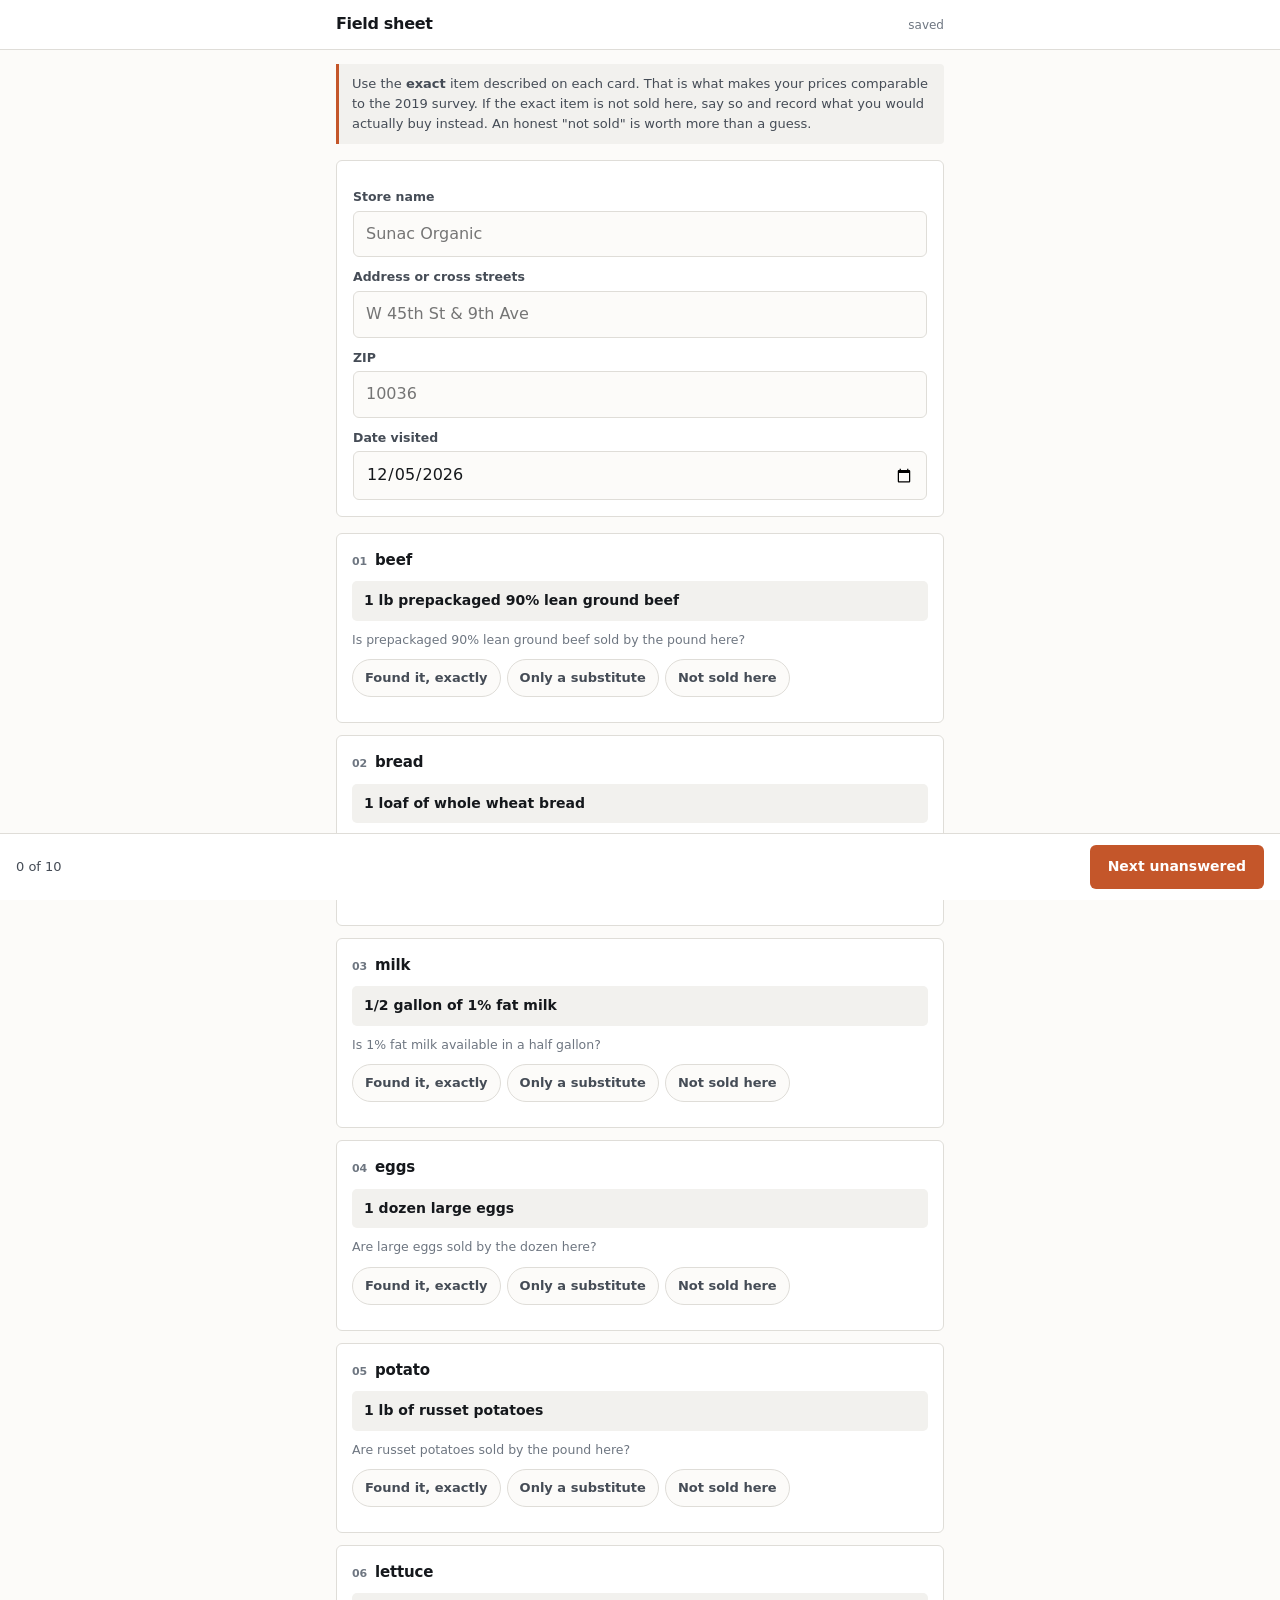
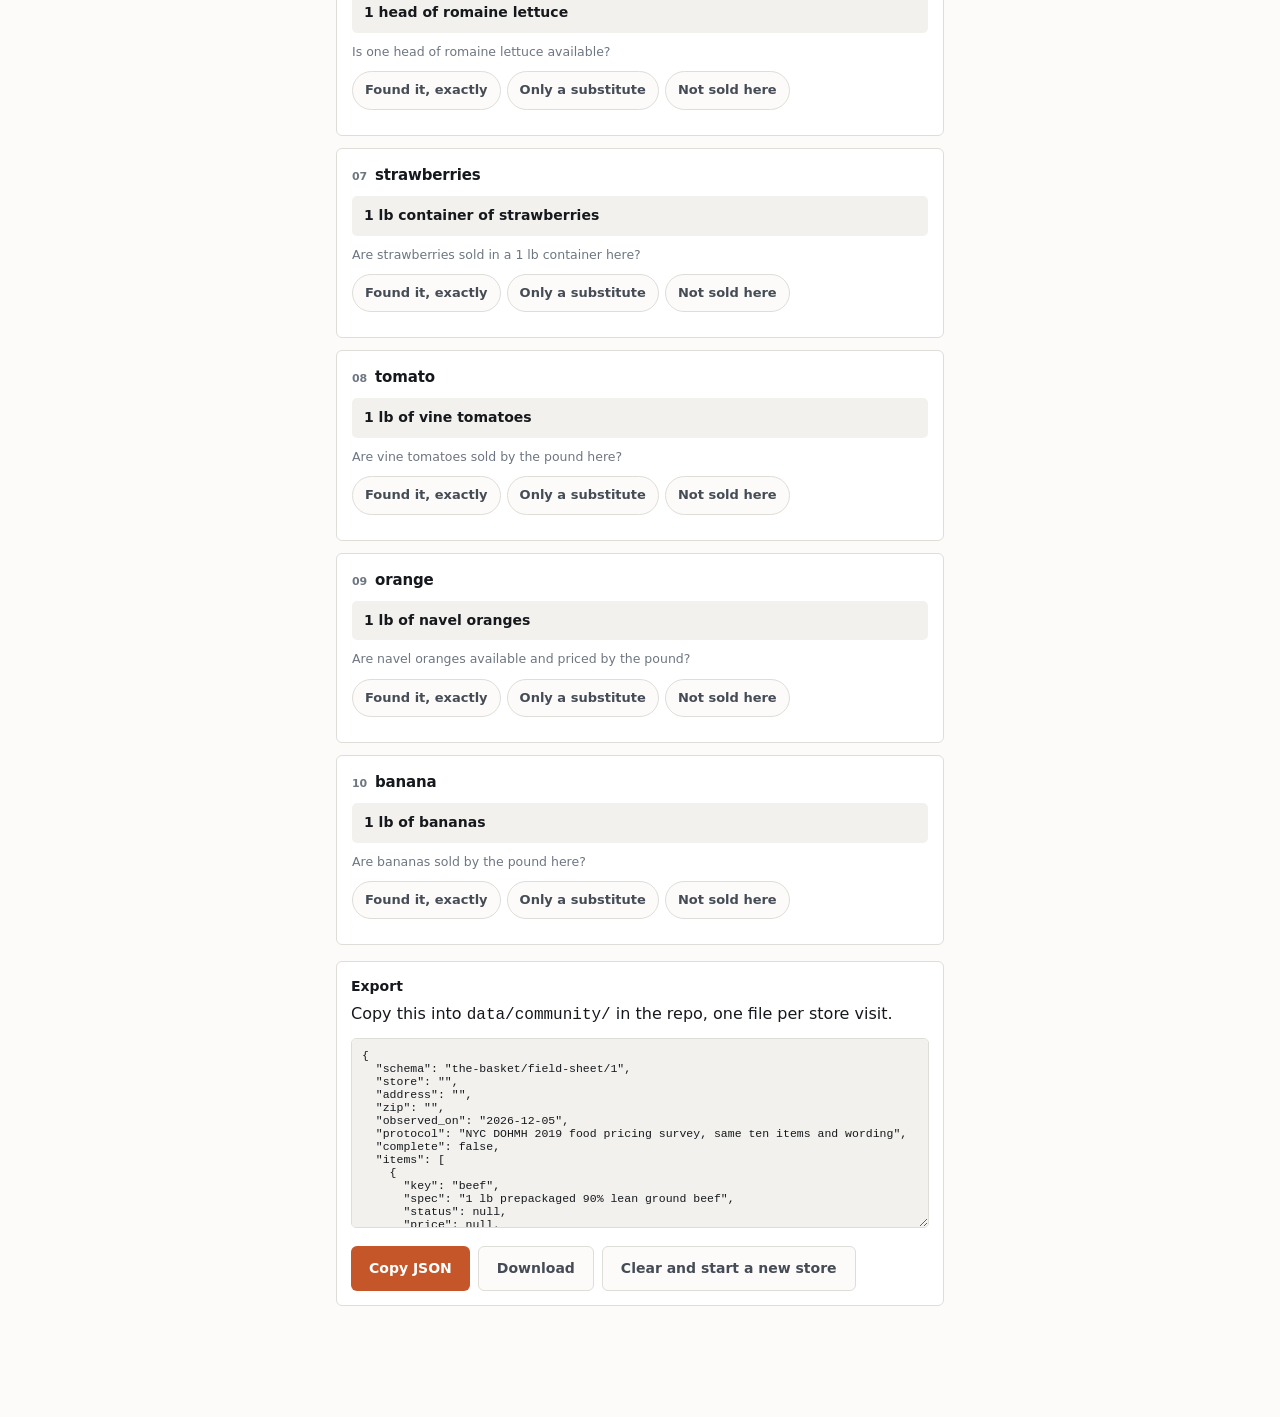
==== collect/index.html @ e071973f "add a field sheet, and correct the spec matching to two product mismatches Re-reading the survey's r" ====
<!doctype html>
<html lang="en">
<head>
<meta charset="utf-8">
<meta name="viewport" content="width=device-width,initial-scale=1,viewport-fit=cover">
<title>Price a store: The Basket field sheet</title>
<meta name="description" content="Record the same ten grocery items the NYC Health Department priced in 2019, using their protocol.">
<link rel="icon" href="data:image/svg+xml,<svg xmlns='http://www.w3.org/2000/svg' viewBox='0 0 100 100'><text y='.9em' font-size='90'>&#129506;</text></svg>">
<link rel="stylesheet" href="../src/styles.css?v=collect1">
<style>
body{padding-bottom:96px}
.cwrap{max-width:640px;margin:0 auto;padding:0 16px}
.chead{border-bottom:1px solid var(--rule);background:var(--panel);position:sticky;top:0;z-index:10}
.chead-in{max-width:640px;margin:0 auto;padding:12px 16px;display:flex;align-items:baseline;gap:10px}
.chead .wm{font-weight:800;font-size:16px;letter-spacing:-.02em}
.chead .st{font-size:12px;color:var(--ink-3);margin-left:auto;font-variant-numeric:tabular-nums}
.setup{background:var(--panel);border:1px solid var(--rule);border-radius:6px;padding:16px;margin:16px 0}
.setup label{display:block;font-size:12.5px;font-weight:600;color:var(--ink-2);margin:10px 0 4px}
.setup input,.setup select{width:100%;font:inherit;font-size:16px;padding:10px 12px;border:1px solid var(--rule);border-radius:6px;background:var(--surface);color:var(--ink)}
.note{font-size:13px;color:var(--ink-2);background:var(--sunk);border-left:3px solid var(--s26);padding:10px 13px;border-radius:0 4px 4px 0;margin:14px 0}
.item{background:var(--panel);border:1px solid var(--rule);border-radius:6px;padding:15px;margin-bottom:12px}
.item.done{border-color:var(--good)}
.item h3{font-size:15px;letter-spacing:-.01em;display:flex;gap:8px;align-items:baseline}
.item h3 .num{font-size:11px;color:var(--ink-3);font-weight:700}
.spec{font-size:14px;color:var(--ink);background:var(--sunk);padding:9px 12px;border-radius:5px;margin:9px 0;font-weight:600}
.ask{font-size:12.5px;color:var(--ink-3);margin-bottom:10px}
.opts{display:flex;gap:6px;flex-wrap:wrap;margin-bottom:10px}
.opts button{appearance:none;font:inherit;font-size:13px;font-weight:600;padding:8px 12px;border-radius:20px;
  border:1px solid var(--rule);background:var(--surface);color:var(--ink-2);cursor:pointer}
.opts button[aria-pressed="true"]{background:var(--s19);border-color:var(--s19);color:#fff}
.priceline{display:flex;gap:8px;align-items:center}
.priceline .dollar{font-size:18px;color:var(--ink-3);font-weight:700}
.priceline input{flex:1;font:inherit;font-size:18px;padding:10px 12px;border:1px solid var(--rule);border-radius:6px;
  background:var(--surface);color:var(--ink);font-variant-numeric:tabular-nums}
.alt{margin-top:9px}
.alt input{width:100%;font:inherit;font-size:14px;padding:9px 11px;border:1px solid var(--rule);border-radius:6px;background:var(--surface);color:var(--ink)}
.hidden{display:none}
.footbar{position:fixed;left:0;right:0;bottom:0;background:var(--panel);border-top:1px solid var(--rule);
  padding:11px 16px calc(11px + env(safe-area-inset-bottom));display:flex;gap:10px;align-items:center;z-index:20}
.footbar .prog{font-size:13px;color:var(--ink-2);font-variant-numeric:tabular-nums}
.footbar .sp{margin-left:auto;display:flex;gap:8px}
.btn{appearance:none;border:0;border-radius:6px;background:var(--s26);color:#fff;font:inherit;font-weight:700;font-size:14px;padding:11px 18px;cursor:pointer}
.btn.ghost{background:var(--surface);color:var(--ink-2);border:1px solid var(--rule)}
.out{background:var(--panel);border:1px solid var(--rule);border-radius:6px;padding:14px;margin:16px 0}
.out textarea{width:100%;height:190px;font-family:ui-monospace,Menlo,monospace;font-size:11.5px;border:1px solid var(--rule);
  border-radius:5px;padding:10px;background:var(--sunk);color:var(--ink)}
</style>
</head>
<body>
<div class="chead"><div class="chead-in">
  <span class="wm">Field sheet</span>
  <span class="st" id="saved">saved</span>
</div></div>

<div class="cwrap">
  <div class="note">
    Use the <b>exact</b> item described on each card. That is what makes your prices comparable to the 2019 survey. If the exact item is not sold here, say so and record what you would actually buy instead. An honest "not sold" is worth more than a guess.
  </div>

  <div class="setup">
    <label for="store">Store name</label>
    <input id="store" placeholder="Sunac Organic" autocomplete="off">
    <label for="addr">Address or cross streets</label>
    <input id="addr" placeholder="W 45th St & 9th Ave" autocomplete="off">
    <label for="zip">ZIP</label>
    <input id="zip" inputmode="numeric" placeholder="10036" autocomplete="off">
    <label for="date">Date visited</label>
    <input id="date" type="date">
  </div>

  <div id="items"></div>

  <div class="out">
    <h3 style="font-size:14px;margin-bottom:4px">Export</h3>
    <p class="csub" style="margin:0 0 10px">Copy this into <code>data/community/</code> in the repo, one file per store visit.</p>
    <textarea id="json" readonly></textarea>
    <div style="display:flex;gap:8px;margin-top:10px;flex-wrap:wrap">
      <button class="btn" type="button" id="copy">Copy JSON</button>
      <button class="btn ghost" type="button" id="dl">Download</button>
      <button class="btn ghost" type="button" id="reset">Clear and start a new store</button>
    </div>
  </div>
</div>

<div class="footbar">
  <span class="prog" id="prog">0 of 10</span>
  <span class="sp"><button class="btn" type="button" id="jump">Next unanswered</button></span>
</div>

<script src="collect.js?v=collect1"></script>
</body>
</html>
---- src/styles.css ----
:root{
  --surface:#FCFBF9; --panel:#FFFFFF; --sunk:#F2F1EE;
  --ink:#15181C; --ink-2:#454C56; --ink-3:#6E7681; --rule:#DFDDD8;
  --s19:#0B6FBF; --s26:#C4562A;
  --r1:#F8E3CD; --r2:#EDC29B; --r3:#DE9A67; --r4:#C4562A; --r5:#8E3A16;
  --good:#0E7A4E;
  --shadow:0 1px 2px rgba(21,24,28,.06),0 8px 24px rgba(21,24,28,.07);
}
@media (prefers-color-scheme:dark){:root{
  --surface:#101318; --panel:#181C22; --sunk:#0B0E12;
  --ink:#EDEFF2; --ink-2:#A8B0BB; --ink-3:#7C848F; --rule:#2A2F37;
  --s19:#3A92D8; --s26:#D97140;
  --r1:#3A2A20; --r2:#6B4527; --r3:#9A5A2C; --r4:#D97140; --r5:#F0A277;
  --good:#3FB07A;
  --shadow:0 1px 2px rgba(0,0,0,.4),0 8px 28px rgba(0,0,0,.35);
}}
:root[data-theme="light"]{
  --surface:#FCFBF9;--panel:#FFFFFF;--sunk:#F2F1EE;--ink:#15181C;--ink-2:#454C56;
  --ink-3:#6E7681;--rule:#DFDDD8;--s19:#0B6FBF;--s26:#C4562A;
  --r1:#F8E3CD;--r2:#EDC29B;--r3:#DE9A67;--r4:#C4562A;--r5:#8E3A16;--good:#0E7A4E;
}
:root[data-theme="dark"]{
  --surface:#101318;--panel:#181C22;--sunk:#0B0E12;--ink:#EDEFF2;--ink-2:#A8B0BB;
  --ink-3:#7C848F;--rule:#2A2F37;--s19:#3A92D8;--s26:#D97140;
  --r1:#3A2A20;--r2:#6B4527;--r3:#9A5A2C;--r4:#D97140;--r5:#F0A277;--good:#3FB07A;
}
*{box-sizing:border-box}
html,body{margin:0;padding:0}
body{
  background:var(--surface);color:var(--ink);
  font-family:system-ui,-apple-system,"Segoe UI",Roboto,sans-serif;font-size:16px;line-height:1.55;
  -webkit-font-smoothing:antialiased;
}
.mono{font-family:ui-monospace,"SF Mono",Menlo,Consolas,monospace;font-variant-numeric:tabular-nums}
h1,h2,h3{margin:0;text-wrap:balance}
a{color:var(--s19)}
:focus-visible{outline:2px solid var(--s19);outline-offset:2px;border-radius:3px}
.wrap{max-width:1180px;margin:0 auto;padding:0 22px}

header{border-bottom:1px solid var(--rule);background:var(--panel)}
.hd{max-width:1180px;margin:0 auto;padding:15px 22px;display:flex;gap:15px;align-items:baseline;flex-wrap:wrap}
.wm{font-weight:800;font-size:19px;letter-spacing:-.02em}
.tag{font-size:12.5px;color:var(--ink-3)}
.hd nav{margin-left:auto;display:flex;gap:15px;font-size:13.5px}

.intro{padding:40px 0 26px;max-width:74ch}
.intro h1{font-size:clamp(28px,4.4vw,44px);line-height:1.06;letter-spacing:-.032em;font-weight:800}
.intro p{margin:15px 0 0;color:var(--ink-2);font-size:16.5px}
.warn{
  margin-top:18px;padding:11px 15px;border-left:3px solid var(--s26);background:var(--sunk);
  border-radius:0 4px 4px 0;font-size:14px;color:var(--ink-2)
}
.warn b{color:var(--ink)}

.app{display:grid;grid-template-columns:1fr 348px;gap:18px;padding-bottom:34px}
.mapwrap{border:1px solid var(--rule);border-radius:6px;overflow:hidden;background:var(--panel);box-shadow:var(--shadow)}
#map{height:620px;width:100%;position:relative}
.bar{display:flex;gap:8px;padding:11px 13px;border-bottom:1px solid var(--rule);align-items:center;flex-wrap:wrap}
.seg{display:inline-flex;background:var(--sunk);border:1px solid var(--rule);border-radius:5px;padding:2px;gap:2px}
.seg button{appearance:none;border:0;background:transparent;color:var(--ink-2);font:inherit;font-size:13px;font-weight:600;padding:6px 12px;border-radius:3px;cursor:pointer}
.seg button[aria-pressed="true"]{background:var(--panel);color:var(--ink);box-shadow:0 1px 2px rgba(0,0,0,.12)}
.hint{margin-left:auto;font-size:12.5px;color:var(--ink-3)}
.legend{display:flex;gap:10px;align-items:center;padding:10px 13px;border-top:1px solid var(--rule);flex-wrap:wrap;font-size:11.5px;color:var(--ink-3)}
.ramp{display:flex;width:180px;height:10px;border-radius:2px;overflow:hidden}
.ramp i{flex:1}

.side{display:flex;flex-direction:column;gap:16px}
.card{background:var(--panel);border:1px solid var(--rule);border-radius:6px;box-shadow:var(--shadow);overflow:hidden}
.card h3{padding:13px 15px 3px;font-size:14.5px;letter-spacing:-.01em}
.card .csub{padding:0 15px 12px;font-size:12.5px;color:var(--ink-3)}
.row{display:flex;justify-content:space-between;gap:10px;padding:9px 15px;border-top:1px solid var(--rule);align-items:baseline}
.row .k{font-size:13.5px;color:var(--ink-2)}
.row .v{font-weight:700;white-space:nowrap}
.big{padding:14px 15px;background:var(--sunk);border-top:1px solid var(--rule)}
.big .n{font-size:26px;font-weight:800;letter-spacing:-.02em;color:var(--good)}
.big .c{font-size:12.5px;color:var(--ink-2);margin-top:2px}
.presets{display:flex;flex-wrap:wrap;gap:6px;padding:0 15px 14px}
.presets button{appearance:none;border:1px solid var(--rule);background:var(--surface);color:var(--ink-2);font:inherit;font-size:12.5px;padding:5px 10px;border-radius:20px;cursor:pointer}
.presets button:hover{border-color:var(--s19);color:var(--ink)}
.empty{padding:15px;font-size:13.5px;color:var(--ink-3)}

table{border-collapse:collapse;width:100%;font-size:13px}
th,td{padding:7px 15px;text-align:left;border-top:1px solid var(--rule)}
th{font-size:11px;text-transform:uppercase;letter-spacing:.07em;color:var(--ink-3);font-weight:700}
td.n{text-align:right}
.scroll{overflow-x:auto}

section.doc{padding:34px 0;border-top:1px solid var(--rule)}
section.doc h2{font-size:24px;letter-spacing:-.02em;margin-bottom:12px}
.doc ol,.doc ul{color:var(--ink-2);padding-left:20px;max-width:76ch}
.doc li{margin-bottom:8px}
.doc li b{color:var(--ink)}
.grid2{display:grid;grid-template-columns:1fr 1fr;gap:26px}
.dl{display:inline-block;margin-top:12px;padding:9px 16px;border:1px solid var(--rule);border-radius:5px;background:var(--panel);font-size:14px;font-weight:600;text-decoration:none;color:var(--ink)}

footer{padding:26px 0 50px;border-top:1px solid var(--rule);color:var(--ink-3);font-size:13px}
.maplibregl-popup-content{background:var(--panel);color:var(--ink);border-radius:5px;padding:11px 13px;box-shadow:var(--shadow);font-family:inherit}
.maplibregl-popup-tip{border-top-color:var(--panel);border-bottom-color:var(--panel)}
.pop b{display:block;font-size:13.5px;margin-bottom:3px}
.pop .z{font-size:11.5px;color:var(--ink-3)}
.pop .pr{display:flex;justify-content:space-between;gap:14px;font-size:12.5px;margin-top:4px}

@media (max-width:980px){.app{grid-template-columns:1fr}#map{height:440px}.grid2{grid-template-columns:1fr}}
@media (prefers-reduced-motion:reduce){*{transition:none!important;animation:none!important}}
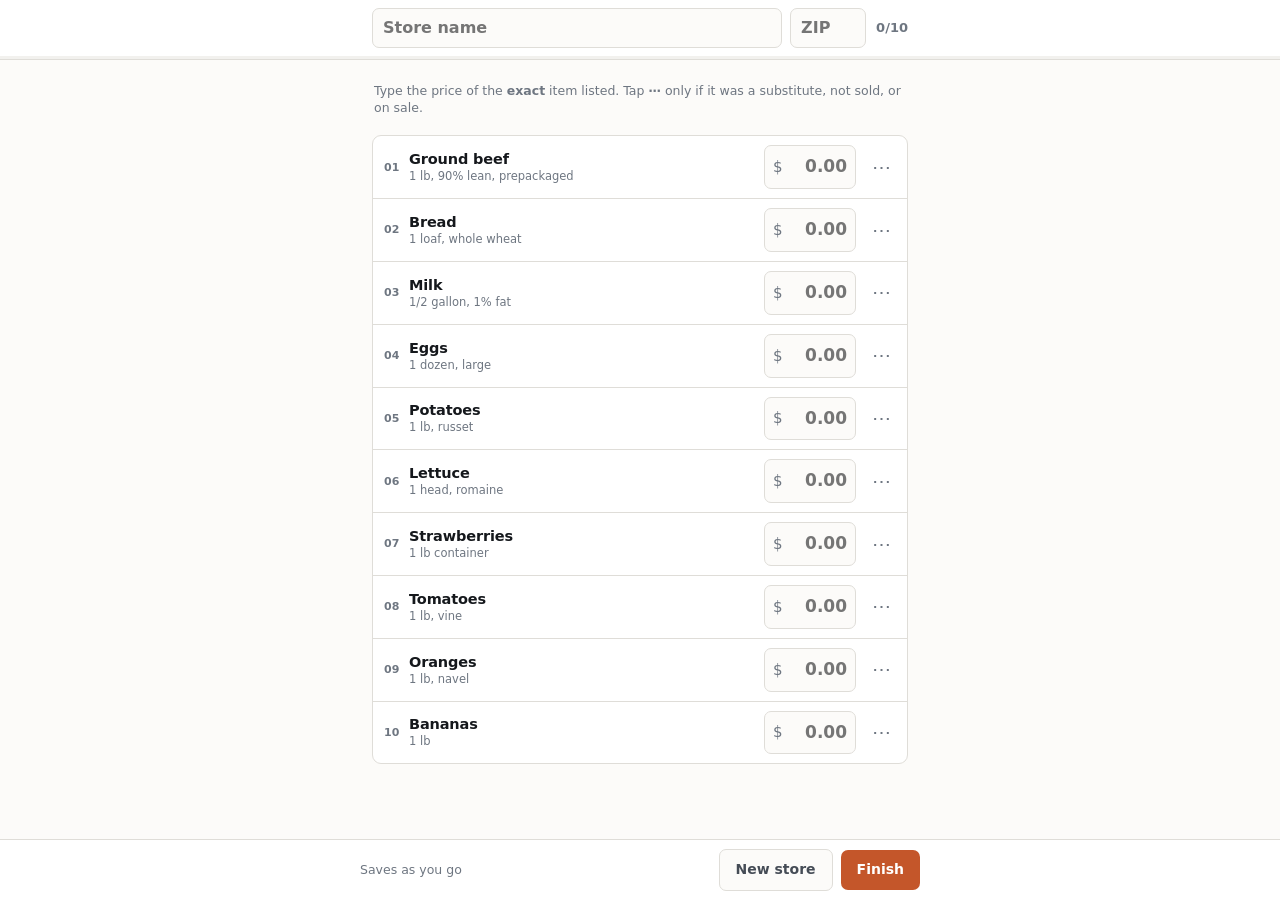
==== commit 6f006a9d: "collect: rebuild the field sheet as a dense list The card-per-item version was a form, not a checkli" ====
--- a/collect/index.html
+++ b/collect/index.html
@@ -4,89 +4,124 @@
 <meta charset="utf-8">
 <meta name="viewport" content="width=device-width,initial-scale=1,viewport-fit=cover">
 <title>Price a store: The Basket field sheet</title>
-<meta name="description" content="Record the same ten grocery items the NYC Health Department priced in 2019, using their protocol.">
+<meta name="description" content="Record the same ten grocery items the NYC Health Department priced in 2019.">
 <link rel="icon" href="data:image/svg+xml,<svg xmlns='http://www.w3.org/2000/svg' viewBox='0 0 100 100'><text y='.9em' font-size='90'>&#129506;</text></svg>">
-<link rel="stylesheet" href="../src/styles.css?v=collect1">
 <style>
-body{padding-bottom:96px}
-.cwrap{max-width:640px;margin:0 auto;padding:0 16px}
-.chead{border-bottom:1px solid var(--rule);background:var(--panel);position:sticky;top:0;z-index:10}
-.chead-in{max-width:640px;margin:0 auto;padding:12px 16px;display:flex;align-items:baseline;gap:10px}
-.chead .wm{font-weight:800;font-size:16px;letter-spacing:-.02em}
-.chead .st{font-size:12px;color:var(--ink-3);margin-left:auto;font-variant-numeric:tabular-nums}
-.setup{background:var(--panel);border:1px solid var(--rule);border-radius:6px;padding:16px;margin:16px 0}
-.setup label{display:block;font-size:12.5px;font-weight:600;color:var(--ink-2);margin:10px 0 4px}
-.setup input,.setup select{width:100%;font:inherit;font-size:16px;padding:10px 12px;border:1px solid var(--rule);border-radius:6px;background:var(--surface);color:var(--ink)}
-.note{font-size:13px;color:var(--ink-2);background:var(--sunk);border-left:3px solid var(--s26);padding:10px 13px;border-radius:0 4px 4px 0;margin:14px 0}
-.item{background:var(--panel);border:1px solid var(--rule);border-radius:6px;padding:15px;margin-bottom:12px}
-.item.done{border-color:var(--good)}
-.item h3{font-size:15px;letter-spacing:-.01em;display:flex;gap:8px;align-items:baseline}
-.item h3 .num{font-size:11px;color:var(--ink-3);font-weight:700}
-.spec{font-size:14px;color:var(--ink);background:var(--sunk);padding:9px 12px;border-radius:5px;margin:9px 0;font-weight:600}
-.ask{font-size:12.5px;color:var(--ink-3);margin-bottom:10px}
-.opts{display:flex;gap:6px;flex-wrap:wrap;margin-bottom:10px}
-.opts button{appearance:none;font:inherit;font-size:13px;font-weight:600;padding:8px 12px;border-radius:20px;
+:root{
+  --surface:#FCFBF9;--panel:#FFFFFF;--sunk:#F2F1EE;--ink:#15181C;--ink-2:#454C56;
+  --ink-3:#6E7681;--rule:#DFDDD8;--accent:#0B6FBF;--warm:#C4562A;--good:#0E7A4E;
+}
+@media (prefers-color-scheme:dark){:root{
+  --surface:#101318;--panel:#181C22;--sunk:#0B0E12;--ink:#EDEFF2;--ink-2:#A8B0BB;
+  --ink-3:#7C848F;--rule:#2A2F37;--accent:#3A92D8;--warm:#D97140;--good:#3FB07A;
+}}
+*{box-sizing:border-box;-webkit-tap-highlight-color:transparent}
+html,body{margin:0;padding:0}
+body{background:var(--surface);color:var(--ink);
+  font:16px/1.4 system-ui,-apple-system,"Segoe UI",Roboto,sans-serif;
+  padding-bottom:calc(64px + env(safe-area-inset-bottom));-webkit-font-smoothing:antialiased}
+.mono{font-variant-numeric:tabular-nums}
+:focus-visible{outline:2px solid var(--accent);outline-offset:1px}
+
+/* header: one line, not a card */
+header{position:sticky;top:0;z-index:10;background:var(--panel);border-bottom:1px solid var(--rule)}
+.hrow{display:flex;gap:8px;align-items:center;padding:8px 12px;max-width:560px;margin:0 auto}
+.hrow input{flex:1;min-width:0;font:inherit;font-size:16px;font-weight:600;padding:8px 10px;
+  border:1px solid var(--rule);border-radius:7px;background:var(--surface);color:var(--ink)}
+.hrow input.zip{flex:0 0 76px}
+.count{font-size:13px;font-weight:700;color:var(--ink-3);white-space:nowrap;padding-left:2px}
+.bar{height:3px;background:var(--sunk)}
+.bar i{display:block;height:100%;background:var(--good);width:0;transition:width .18s}
+
+main{max-width:560px;margin:0 auto;padding:0 12px}
+.tip{font-size:12.5px;color:var(--ink-3);padding:9px 2px 6px}
+
+/* the list: one row per item */
+ul{list-style:none;margin:0;padding:0;border:1px solid var(--rule);border-radius:9px;overflow:hidden;background:var(--panel)}
+li{border-bottom:1px solid var(--rule)}
+li:last-child{border-bottom:0}
+.row{display:flex;align-items:center;gap:10px;padding:9px 11px}
+.n{font-size:11px;font-weight:700;color:var(--ink-3);width:15px;flex:none;font-variant-numeric:tabular-nums}
+.lab{flex:1;min-width:0}
+.lab b{display:block;font-size:14.5px;font-weight:650;letter-spacing:-.01em;line-height:1.25}
+.lab span{display:block;font-size:11.5px;color:var(--ink-3);white-space:nowrap;overflow:hidden;text-overflow:ellipsis}
+.price{position:relative;flex:none;width:92px}
+.price::before{content:"$";position:absolute;left:9px;top:50%;transform:translateY(-50%);
+  font-size:15px;color:var(--ink-3);pointer-events:none}
+.price input{width:100%;font:inherit;font-size:17px;font-weight:600;padding:9px 8px 9px 21px;
+  border:1px solid var(--rule);border-radius:7px;background:var(--surface);color:var(--ink);
+  font-variant-numeric:tabular-nums;text-align:right}
+.price input:focus{border-color:var(--accent)}
+.more{flex:none;width:30px;height:34px;border:0;background:transparent;color:var(--ink-3);
+  font-size:19px;line-height:1;cursor:pointer;border-radius:6px}
+.more[aria-expanded="true"]{background:var(--sunk);color:var(--ink)}
+
+li.filled .lab b{color:var(--good)}
+li.skip{background:var(--sunk)}
+li.skip .lab b{color:var(--ink-3);text-decoration:line-through}
+li.sub .lab b::after{content:" \2260";color:var(--warm);font-weight:700}
+li.sale .price input{border-color:var(--warm)}
+
+/* the exceptions, hidden until asked for */
+.extra{display:none;padding:0 11px 10px 36px;gap:6px;flex-wrap:wrap}
+.extra.open{display:flex}
+.extra button{font:inherit;font-size:12.5px;font-weight:600;padding:6px 11px;border-radius:16px;
   border:1px solid var(--rule);background:var(--surface);color:var(--ink-2);cursor:pointer}
-.opts button[aria-pressed="true"]{background:var(--s19);border-color:var(--s19);color:#fff}
-.priceline{display:flex;gap:8px;align-items:center}
-.priceline .dollar{font-size:18px;color:var(--ink-3);font-weight:700}
-.priceline input{flex:1;font:inherit;font-size:18px;padding:10px 12px;border:1px solid var(--rule);border-radius:6px;
-  background:var(--surface);color:var(--ink);font-variant-numeric:tabular-nums}
-.alt{margin-top:9px}
-.alt input{width:100%;font:inherit;font-size:14px;padding:9px 11px;border:1px solid var(--rule);border-radius:6px;background:var(--surface);color:var(--ink)}
-.hidden{display:none}
-.footbar{position:fixed;left:0;right:0;bottom:0;background:var(--panel);border-top:1px solid var(--rule);
-  padding:11px 16px calc(11px + env(safe-area-inset-bottom));display:flex;gap:10px;align-items:center;z-index:20}
-.footbar .prog{font-size:13px;color:var(--ink-2);font-variant-numeric:tabular-nums}
-.footbar .sp{margin-left:auto;display:flex;gap:8px}
-.btn{appearance:none;border:0;border-radius:6px;background:var(--s26);color:#fff;font:inherit;font-weight:700;font-size:14px;padding:11px 18px;cursor:pointer}
-.btn.ghost{background:var(--surface);color:var(--ink-2);border:1px solid var(--rule)}
-.out{background:var(--panel);border:1px solid var(--rule);border-radius:6px;padding:14px;margin:16px 0}
-.out textarea{width:100%;height:190px;font-family:ui-monospace,Menlo,monospace;font-size:11.5px;border:1px solid var(--rule);
-  border-radius:5px;padding:10px;background:var(--sunk);color:var(--ink)}
+.extra button[aria-pressed="true"]{background:var(--accent);border-color:var(--accent);color:#fff}
+.extra input{flex:1 1 100%;font:inherit;font-size:14px;padding:8px 10px;border:1px solid var(--rule);
+  border-radius:7px;background:var(--surface);color:var(--ink)}
+
+footer{position:fixed;left:0;right:0;bottom:0;background:var(--panel);border-top:1px solid var(--rule);
+  padding:9px 12px calc(9px + env(safe-area-inset-bottom));z-index:20}
+.frow{max-width:560px;margin:0 auto;display:flex;gap:8px;align-items:center}
+.frow .st{font-size:12.5px;color:var(--ink-3);flex:1;min-width:0}
+button.go{font:inherit;font-size:14px;font-weight:700;padding:10px 16px;border:0;border-radius:7px;
+  background:var(--warm);color:#fff;cursor:pointer}
+button.go.ghost{background:var(--surface);color:var(--ink-2);border:1px solid var(--rule)}
+
+dialog{border:0;border-radius:11px;padding:0;max-width:520px;width:92%;background:var(--panel);color:var(--ink)}
+dialog::backdrop{background:rgba(0,0,0,.45)}
+.dlg{padding:16px}
+.dlg h2{margin:0 0 4px;font-size:16px}
+.dlg p{margin:0 0 10px;font-size:12.5px;color:var(--ink-3)}
+.dlg textarea{width:100%;height:180px;font-family:ui-monospace,Menlo,monospace;font-size:11px;
+  border:1px solid var(--rule);border-radius:7px;padding:9px;background:var(--sunk);color:var(--ink)}
+.dlg .acts{display:flex;gap:8px;margin-top:10px;flex-wrap:wrap}
+@media (prefers-reduced-motion:reduce){*{transition:none!important}}
 </style>
 </head>
 <body>
-<div class="chead"><div class="chead-in">
-  <span class="wm">Field sheet</span>
-  <span class="st" id="saved">saved</span>
-</div></div>
+<header>
+  <div class="hrow">
+    <input id="store" placeholder="Store name" autocomplete="off" enterkeyhint="next">
+    <input id="zip" class="zip" placeholder="ZIP" inputmode="numeric" autocomplete="off">
+    <span class="count mono" id="count">0/10</span>
+  </div>
+  <div class="bar"><i id="barfill"></i></div>
+</header>
 
-<div class="cwrap">
-  <div class="note">
-    Use the <b>exact</b> item described on each card. That is what makes your prices comparable to the 2019 survey. If the exact item is not sold here, say so and record what you would actually buy instead. An honest "not sold" is worth more than a guess.
+<main>
+  <p class="tip">Type the price of the <b>exact</b> item listed. Tap <b>&#8943;</b> only if it was a substitute, not sold, or on sale.</p>
+  <ul id="list"></ul>
+</main>
+
+<footer><div class="frow">
+  <span class="st" id="status">Saves as you go</span>
+  <button class="go ghost" type="button" id="new">New store</button>
+  <button class="go" type="button" id="done">Finish</button>
+</div></footer>
+
+<dialog id="out"><div class="dlg">
+  <h2>Your visit</h2>
+  <p>Save this file. One per store visit.</p>
+  <textarea id="json" readonly></textarea>
+  <div class="acts">
+    <button class="go" type="button" id="dl">Download</button>
+    <button class="go ghost" type="button" id="copy">Copy</button>
+    <button class="go ghost" type="button" id="close">Back</button>
   </div>
+</div></dialog>
 
-  <div class="setup">
-    <label for="store">Store name</label>
-    <input id="store" placeholder="Sunac Organic" autocomplete="off">
-    <label for="addr">Address or cross streets</label>
-    <input id="addr" placeholder="W 45th St & 9th Ave" autocomplete="off">
-    <label for="zip">ZIP</label>
-    <input id="zip" inputmode="numeric" placeholder="10036" autocomplete="off">
-    <label for="date">Date visited</label>
-    <input id="date" type="date">
-  </div>
-
-  <div id="items"></div>
-
-  <div class="out">
-    <h3 style="font-size:14px;margin-bottom:4px">Export</h3>
-    <p class="csub" style="margin:0 0 10px">Copy this into <code>data/community/</code> in the repo, one file per store visit.</p>
-    <textarea id="json" readonly></textarea>
-    <div style="display:flex;gap:8px;margin-top:10px;flex-wrap:wrap">
-      <button class="btn" type="button" id="copy">Copy JSON</button>
-      <button class="btn ghost" type="button" id="dl">Download</button>
-      <button class="btn ghost" type="button" id="reset">Clear and start a new store</button>
-    </div>
-  </div>
-</div>
-
-<div class="footbar">
-  <span class="prog" id="prog">0 of 10</span>
-  <span class="sp"><button class="btn" type="button" id="jump">Next unanswered</button></span>
-</div>
-
-<script src="collect.js?v=collect1"></script>
+<script src="collect.js?v=1785207314"></script>
 </body>
 </html>
